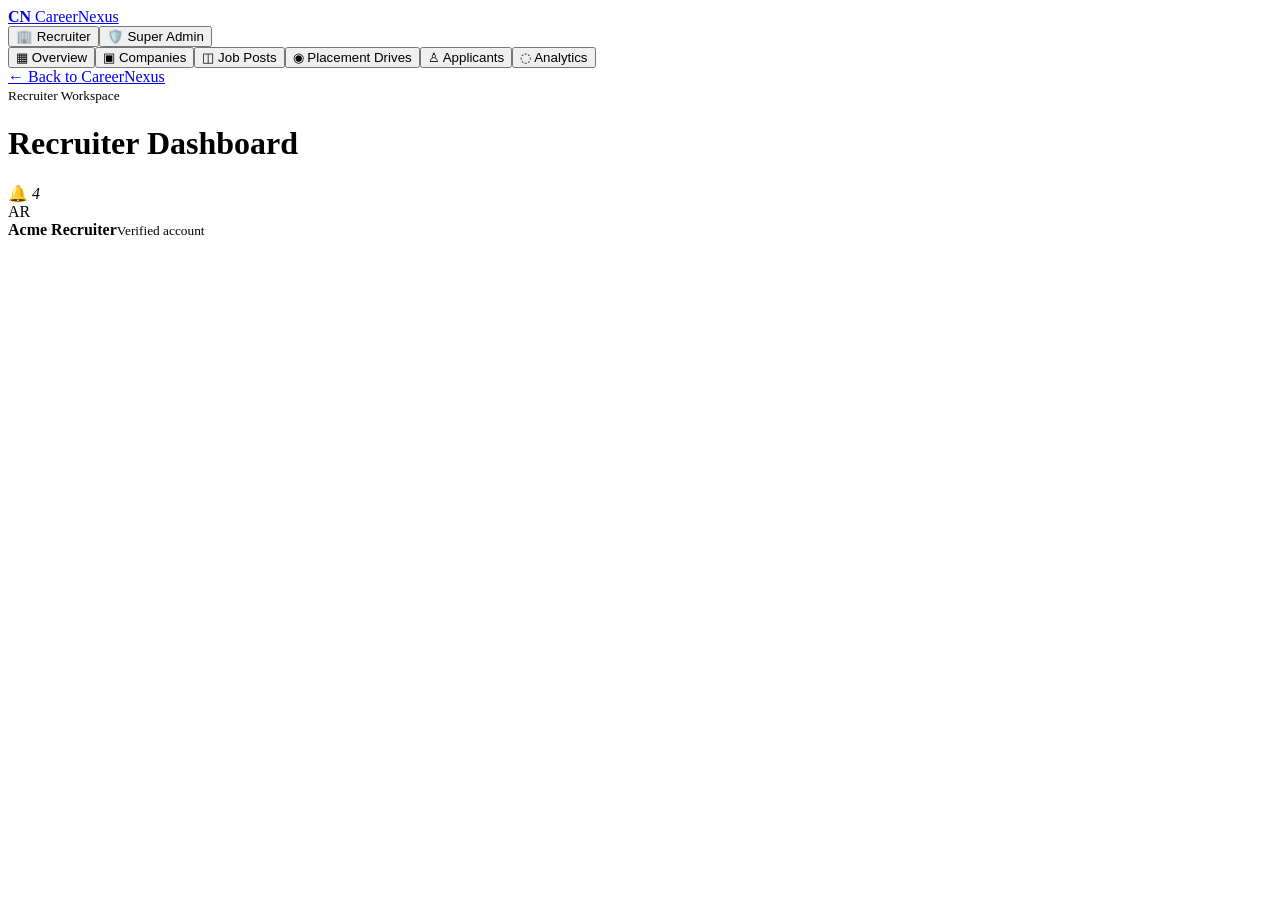
==== portal.html @ 1f7dc1a6 "Add recruiter and admin portal shell" ====
<!DOCTYPE html><html lang="en"><head><meta charset="UTF-8"><meta name="viewport" content="width=device-width,initial-scale=1"><title>CareerNexus Portals</title><link rel="preconnect" href="https://fonts.googleapis.com"><link rel="preconnect" href="https://fonts.gstatic.com" crossorigin><link href="https://fonts.googleapis.com/css2?family=Inter:wght@400;500;600;700;800&display=swap" rel="stylesheet"><link rel="stylesheet" href="portal.css"></head><body><div class="app"><aside><a class="brand" href="index.html"><b>CN</b> Career<span>Nexus</span></a><div class="role-tabs"><button class="active" data-role="recruiter">🏢 Recruiter</button><button data-role="admin">🛡️ Super Admin</button></div><nav><button data-page="overview">▦ Overview</button><button data-page="companies">▣ Companies</button><button data-page="jobs">◫ Job Posts</button><button data-page="drives">◉ Placement Drives</button><button data-page="applicants">♙ Applicants</button><button data-page="analytics">◌ Analytics</button></nav><a class="back" href="index.html">← Back to CareerNexus</a></aside><main><header><div><small id="roleLabel">Recruiter Workspace</small><h1 id="pageTitle">Recruiter Dashboard</h1></div><div class="head-actions"><span class="notification">🔔 <i>4</i></span><div class="user"><span id="userAvatar">AR</span><div><b id="userName">Acme Recruiter</b><small>Verified account</small></div></div></div></header><div id="content"></div></main></div><div id="modal" class="modal hidden"></div><div id="toast" class="toast"></div><script src="portal.js"></script></body></html>
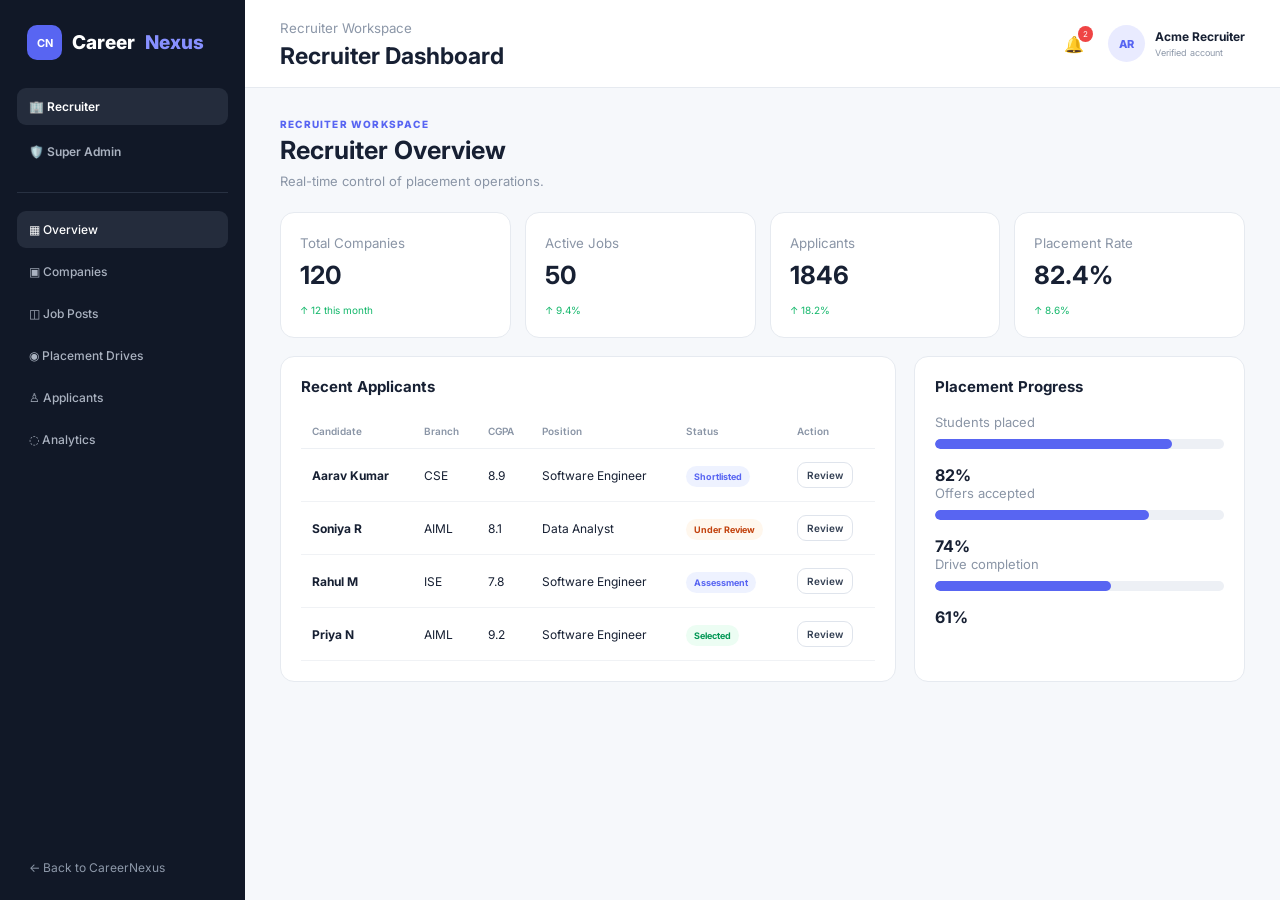
==== commit 1a7ef339: "Connect recruiter and admin portals to shared placement data" ====
--- a/portal.html
+++ b/portal.html
@@ -1 +1 @@
-<!DOCTYPE html><html lang="en"><head><meta charset="UTF-8"><meta name="viewport" content="width=device-width,initial-scale=1"><title>CareerNexus Portals</title><link rel="preconnect" href="https://fonts.googleapis.com"><link rel="preconnect" href="https://fonts.gstatic.com" crossorigin><link href="https://fonts.googleapis.com/css2?family=Inter:wght@400;500;600;700;800&display=swap" rel="stylesheet"><link rel="stylesheet" href="portal.css"></head><body><div class="app"><aside><a class="brand" href="index.html"><b>CN</b> Career<span>Nexus</span></a><div class="role-tabs"><button class="active" data-role="recruiter">🏢 Recruiter</button><button data-role="admin">🛡️ Super Admin</button></div><nav><button data-page="overview">▦ Overview</button><button data-page="companies">▣ Companies</button><button data-page="jobs">◫ Job Posts</button><button data-page="drives">◉ Placement Drives</button><button data-page="applicants">♙ Applicants</button><button data-page="analytics">◌ Analytics</button></nav><a class="back" href="index.html">← Back to CareerNexus</a></aside><main><header><div><small id="roleLabel">Recruiter Workspace</small><h1 id="pageTitle">Recruiter Dashboard</h1></div><div class="head-actions"><span class="notification">🔔 <i>4</i></span><div class="user"><span id="userAvatar">AR</span><div><b id="userName">Acme Recruiter</b><small>Verified account</small></div></div></div></header><div id="content"></div></main></div><div id="modal" class="modal hidden"></div><div id="toast" class="toast"></div><script src="portal.js"></script></body></html>+<!DOCTYPE html><html lang="en"><head><meta charset="UTF-8"><meta name="viewport" content="width=device-width,initial-scale=1"><title>CareerNexus Portals</title><link rel="preconnect" href="https://fonts.googleapis.com"><link rel="preconnect" href="https://fonts.gstatic.com" crossorigin><link href="https://fonts.googleapis.com/css2?family=Inter:wght@400;500;600;700;800&display=swap" rel="stylesheet"><link rel="stylesheet" href="portal.css"></head><body><div class="app"><aside><a class="brand" href="index.html"><b>CN</b> Career<span>Nexus</span></a><div class="role-tabs"><button class="active" data-role="recruiter">🏢 Recruiter</button><button data-role="admin">🛡️ Super Admin</button></div><nav><button data-page="overview">▦ Overview</button><button data-page="companies">▣ Companies</button><button data-page="jobs">◫ Job Posts</button><button data-page="drives">◉ Placement Drives</button><button data-page="applicants">♙ Applicants</button><button data-page="analytics">◌ Analytics</button></nav><a class="back" href="index.html">← Back to CareerNexus</a></aside><main><header><div><small id="roleLabel">Recruiter Workspace</small><h1 id="pageTitle">Recruiter Dashboard</h1></div><div class="head-actions"><span class="notification" onclick="showLiveNotifications()">🔔 <i id="liveNotificationCount">0</i></span><div class="user"><span id="userAvatar">AR</span><div><b id="userName">Acme Recruiter</b><small>Verified account</small></div></div></div></header><div id="content"></div></main></div><div id="modal" class="modal hidden"></div><div id="toast" class="toast"></div><script src="sync.js"></script><script src="integration.js"></script><script src="portal.js"></script><script>function showLiveNotifications(){const d=cnLoad();const notes=d.notifications.slice(0,8);modal('Live Notifications',notes.map(n=>'<div class="check">🔔 <span>'+n.text+'</span></div>').join('')||'<p class="muted">No notifications.</p>')}function refreshLive(){document.getElementById('liveNotificationCount').textContent=cnLoad().notifications.filter(n=>!n.read).length}window.addEventListener('careernexus-sync',refreshLive);window.addEventListener('storage',refreshLive);refreshLive();const r=new URLSearchParams(location.search).get('role');if(r==='Super Admin'||r==='Placement Officer')setTimeout(()=>document.querySelector('[data-role="admin"]').click(),0);</script></body></html>
--- a/portal.css
+++ b/portal.css
@@ -0,0 +1 @@
+*{box-sizing:border-box}body{margin:0;font-family:Inter,Arial;color:#172033;background:#f6f8fb}.app{display:grid;grid-template-columns:245px 1fr;min-height:100vh}aside{background:#111827;color:#d7dce5;padding:25px 17px;position:sticky;top:0;height:100vh}.brand{display:flex;gap:10px;align-items:center;color:#fff;font-weight:800;font-size:19px;text-decoration:none;margin:0 10px 28px}.brand span{color:#8790ff}.brand b{background:#5865f2;width:35px;height:35px;border-radius:10px;display:grid;place-items:center;font-size:11px}.role-tabs{display:grid;gap:8px;margin-bottom:22px}.role-tabs button,nav button{border:0;background:transparent;color:#aab2c0;text-align:left;padding:11px 12px;border-radius:9px;font:600 12px Inter;cursor:pointer}.role-tabs button.active,nav button:hover,nav button.active{background:#242c3c;color:#fff}nav{display:grid;gap:5px;border-top:1px solid #283142;padding-top:18px}nav button{font-weight:500}.back{position:absolute;bottom:25px;color:#8d98a9;text-decoration:none;font-size:12px;margin-left:12px}main{min-width:0}header{height:88px;background:#fff;border-bottom:1px solid #e6eaf0;padding:0 35px;display:flex;align-items:center;justify-content:space-between}header h1{font-size:23px;margin:5px 0 0}header small{color:#8c97a8}.head-actions{display:flex;align-items:center;gap:24px}.notification{position:relative}.notification i{position:absolute;top:-8px;right:-9px;background:#ef4444;color:#fff;border-radius:50%;font-size:8px;padding:3px 5px;font-style:normal}.user{display:flex;gap:10px;align-items:center}.user>span{width:37px;height:37px;border-radius:50%;background:#e9ebff;color:#5865f2;display:grid;place-items:center;font-size:11px;font-weight:800}.user b,.user small{display:block}.user b{font-size:12px}.user small{font-size:9px;margin-top:3px}.page{padding:30px 35px}.eyebrow{color:#5865f2;font-size:10px;font-weight:800;letter-spacing:1.2px}.page-head{display:flex;justify-content:space-between;align-items:center;margin-bottom:22px}.page-head h2{margin:5px 0;font-size:25px}.muted{color:#8a95a6;font-size:13px}.btn{border:0;border-radius:9px;padding:11px 15px;font:600 12px Inter;cursor:pointer}.primary{background:#5865f2;color:#fff}.secondary{background:#fff;border:1px solid #dfe4ec;color:#344054}.cards{display:grid;grid-template-columns:repeat(4,1fr);gap:14px}.card{background:#fff;border:1px solid #e6eaf0;border-radius:14px;padding:19px}.card small{color:#8a95a6}.card strong{display:block;font-size:25px;margin:8px 0}.up{font-size:10px;color:#12b76a}.grid2{display:grid;grid-template-columns:1.3fr .7fr;gap:18px;margin-top:18px}.panel{background:#fff;border:1px solid #e6eaf0;border-radius:14px;padding:20px}.panel h3{margin:0 0 18px;font-size:15px}.table-wrap{overflow:auto}.table{width:100%;border-collapse:collapse;font-size:12px}.table th{text-align:left;color:#8a95a6;font-size:10px;font-weight:600;padding:11px;border-bottom:1px solid #edf0f4}.table td{padding:13px 11px;border-bottom:1px solid #f0f2f5;white-space:nowrap}.badge{padding:5px 8px;border-radius:20px;font-size:9px;font-weight:700;background:#eef2ff;color:#5865f2}.green{background:#ecfdf3;color:#039855}.orange{background:#fff7ed;color:#c2410c}.red{background:#fef2f2;color:#b42318}.actions{display:flex;gap:7px}.mini{padding:6px 9px;font-size:10px}.bar{height:10px;background:#edf0f5;border-radius:8px;overflow:hidden;margin:9px 0 16px}.bar i{display:block;height:100%;background:#5865f2;border-radius:8px}.company-grid{display:grid;grid-template-columns:repeat(3,1fr);gap:14px}.company{display:flex;gap:13px;align-items:center}.logo{width:42px;height:42px;border-radius:12px;background:#eef0ff;display:grid;place-items:center;color:#5865f2;font-weight:800}.company h4{margin:0 0 4px}.company small{color:#8a95a6}.form{display:grid;grid-template-columns:1fr 1fr;gap:14px}.form label{font-size:11px;font-weight:600}.form input,.form select,.form textarea{display:block;width:100%;margin-top:6px;border:1px solid #dfe4ec;border-radius:8px;padding:11px;font:12px Inter;background:#fff}.form textarea{min-height:90px;resize:vertical}.full{grid-column:1/-1}.modal{position:fixed;inset:0;background:#10182899;display:grid;place-items:center;z-index:50;padding:20px}.modal.hidden{display:none}.modalbox{width:min(620px,100%);background:#fff;border-radius:17px;padding:25px}.modalbox-head{display:flex;justify-content:space-between}.close{border:0;background:none;font-size:25px;cursor:pointer}.toast{position:fixed;right:25px;bottom:25px;background:#111827;color:#fff;padding:12px 17px;border-radius:9px;font-size:12px;opacity:0;transform:translateY(8px);transition:.2s;z-index:100}.toast.show{opacity:1;transform:none}.chart-bars{height:220px;display:flex;align-items:end;gap:13px;padding:20px}.chart-bars i{flex:1;background:#5865f2;border-radius:5px 5px 0 0;min-height:15px}.chart-labels{display:flex;justify-content:space-around;color:#8a95a6;font-size:9px}.checklist{display:grid;gap:12px}.check{padding:12px;border:1px solid #edf0f4;border-radius:10px;display:flex;justify-content:space-between;font-size:11px}@media(max-width:900px){.app{grid-template-columns:75px 1fr}aside{padding:18px 10px}.brand{justify-content:center}.brand span{display:none}.role-tabs button,nav button{font-size:0;text-align:center}.role-tabs button:first-letter,nav button:first-letter{font-size:18px}.back{font-size:0}.back:first-letter{font-size:18px}.cards{grid-template-columns:1fr 1fr}.grid2{grid-template-columns:1fr}.company-grid{grid-template-columns:1fr 1fr}}@media(max-width:600px){.app{display:block}aside{height:auto;position:relative;display:flex;align-items:center;gap:8px;overflow:auto}.brand{margin:0}.role-tabs{display:flex;margin:0}.role-tabs button{font-size:10px}.role-tabs button:first-letter{font-size:10px}nav{display:flex;border:0;padding:0}.back{display:none}header{padding:15px;height:auto}.page{padding:20px 15px}.cards{grid-template-columns:1fr 1fr}.company-grid{grid-template-columns:1fr}.form{grid-template-columns:1fr}.head-actions .user div{display:none}}
